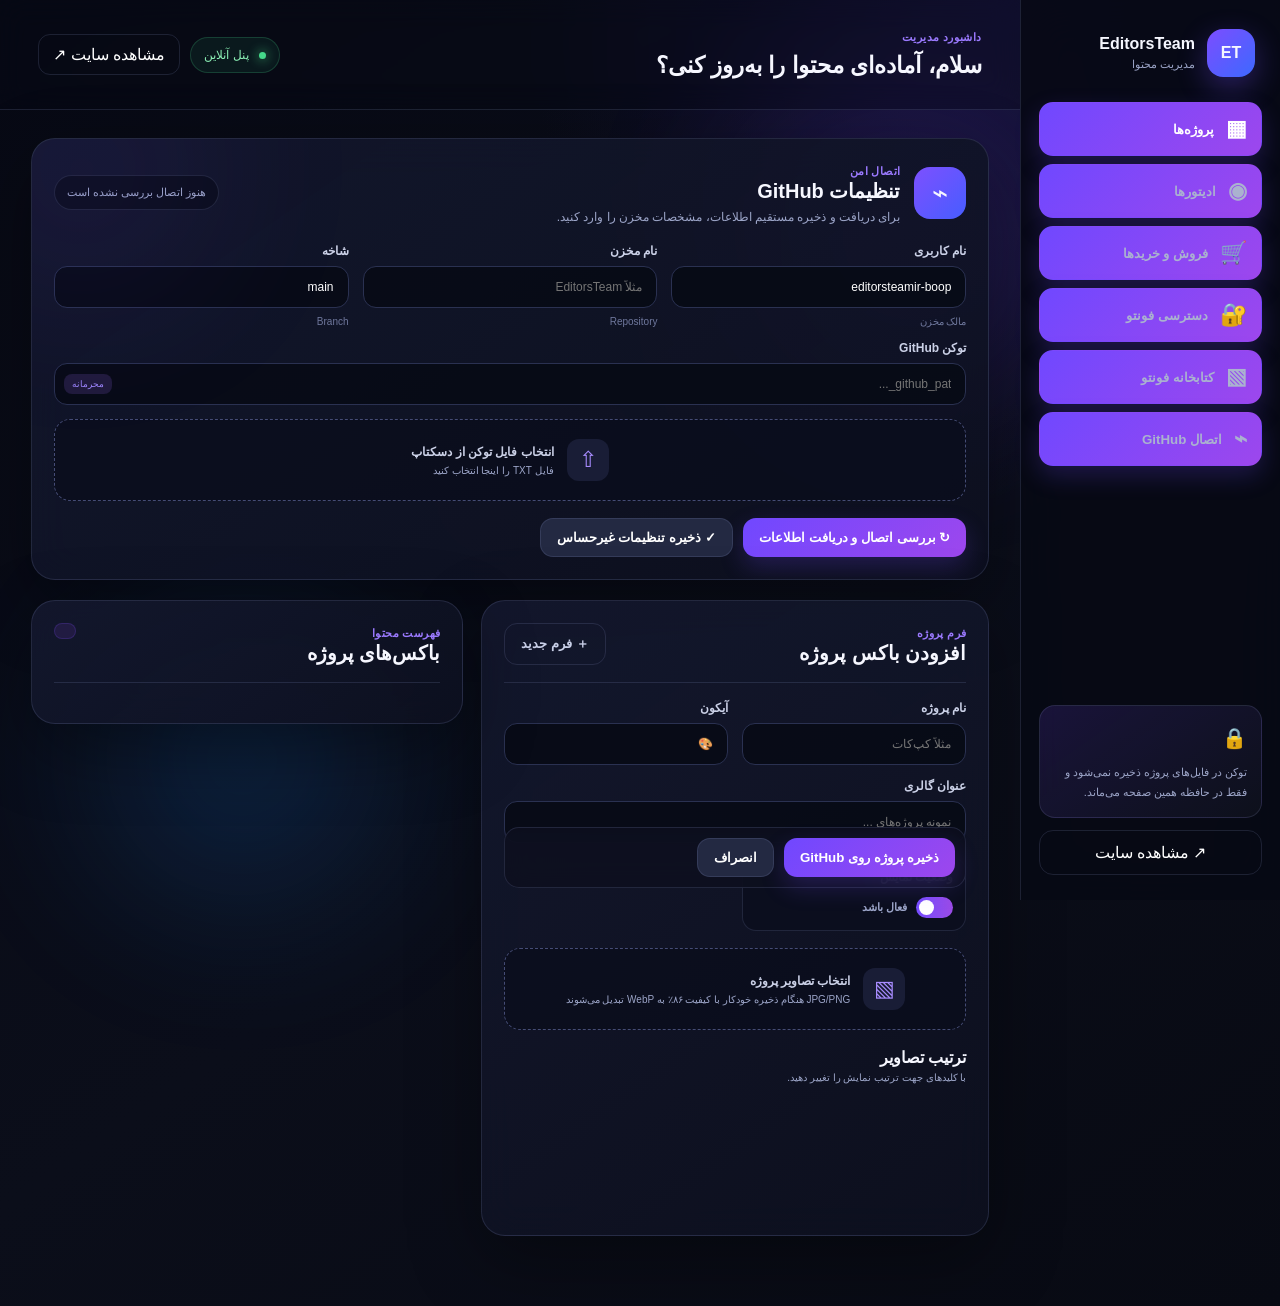
==== admin.html @ 883754a2 "Fix admin token import and mobile navigation" ====
<!doctype html>
<html lang="fa" dir="rtl">
  <head>
    <meta charset="utf-8" />
    <meta name="viewport" content="width=device-width,initial-scale=1" />
    <meta name="robots" content="noindex,nofollow" />
    <meta name="theme-color" content="#090b14" />
    <title>پنل مدیریت EditorsTeam</title>
    <link rel="stylesheet" href="./assets/css/admin.css?v=17.1.0" />
    <link rel="stylesheet" href="./assets/css/fonto-library-admin.css?v=1.0.0" />
    <link rel="stylesheet" href="./assets/css/admin-layout-fix.css?v=1.0.0" />
  </head>
  <body>
    <div class="ambient ambient-one"></div>
    <div class="ambient ambient-two"></div>
    <div class="admin-layout">
      <aside class="sidebar">
        <div class="brand">
          <div class="brand-mark">ET</div>
          <div><strong>EditorsTeam</strong><span>مدیریت محتوا</span></div>
        </div>
        <nav class="side-nav">
          <button class="active" data-tab-link="projectsTab">
            <span>▦</span><b>پروژه‌ها</b>
          </button>
          <button data-tab-link="editorsTab">
            <span>◉</span><b>ادیتورها</b>
          </button>
          <button data-tab-link="salesTab">
            <span>🛒</span><b>فروش و خریدها</b>
          </button>
          <button data-tab-link="fontoAccessTab">
            <span>🔐</span><b>دسترسی فونتو</b>
          </button>
          <button data-tab-link="fontoLibraryTab">
            <span>▧</span><b>کتابخانه فونتو</b>
          </button>
          <button data-scroll="githubPanel">
            <span>⌁</span><b>اتصال GitHub</b>
          </button>
        </nav>
        <div class="sidebar-tip">
          <span>🔒</span>
          <p>
            توکن در فایل‌های پروژه ذخیره نمی‌شود و فقط در حافظه همین صفحه
            می‌ماند.
          </p>
        </div>
        <a class="view-site" href="./index.html"><span>↗</span> مشاهده سایت</a>
      </aside>
      <div class="workspace">
        <header class="topbar">
          <div>
            <p class="eyebrow">داشبورد مدیریت</p>
            <h1>سلام، آماده‌ای محتوا را به‌روز کنی؟</h1>
          </div>
          <div class="top-actions">
            <span class="live-pill"><i></i> پنل آنلاین</span
            ><a href="./index.html">مشاهده سایت ↗</a>
          </div>
        </header>
        <main class="admin-shell">
          <section id="githubPanel" class="panel github-panel featured-panel">
            <div class="panel-head">
              <div class="panel-icon github-icon">⌁</div>
              <div>
                <span class="section-kicker">اتصال امن</span>
                <h2>تنظیمات GitHub</h2>
                <p>
                  برای دریافت و ذخیره مستقیم اطلاعات، مشخصات مخزن را وارد کنید.
                </p>
              </div>
              <div id="connectionStatus" class="status">
                هنوز اتصال بررسی نشده است
              </div>
            </div>
            <div class="form-grid connection-grid">
              <label
                ><span>نام کاربری</span
                ><input id="ghOwner" value="editorsteamir-boop" /><small
                  >مالک مخزن</small
                ></label
              >
              <label
                ><span>نام مخزن</span
                ><input id="ghRepo" placeholder="مثلاً EditorsTeam" /><small
                  >Repository</small
                ></label
              >
              <label
                ><span>شاخه</span><input id="ghBranch" value="main" /><small
                  >Branch</small
                ></label
              >
              <label class="wide token-field"
                ><span>توکن GitHub</span>
                <div class="input-with-badge">
                  <input
                    id="ghToken"
                    type="password"
                    autocomplete="off"
                    placeholder="github_pat_..."
                  /><em>محرمانه</em>
                </div></label
              >
              <label class="wide file-drop"
                ><div class="drop-icon">⇧</div>
                <div>
                  <strong>انتخاب فایل توکن از دسکتاپ</strong
                  ><span>فایل TXT را اینجا انتخاب کنید</span>
                </div>
                <input id="tokenFile" type="file" accept=".txt,text/plain"
              /></label>
            </div>
            <div class="toolbar">
              <button id="connectBtn" class="primary-btn">
                <span>↻</span> بررسی اتصال و دریافت اطلاعات</button
              ><button id="saveSettingsBtn" class="secondary">
                <span>✓</span> ذخیره تنظیمات غیرحساس
              </button>
            </div>
          </section>
          <nav class="admin-tabs" hidden aria-hidden="true">
            <button class="active" data-tab="projectsTab">
              <span>▦</span>
              <div>
                <b>مدیریت پروژه‌ها</b><small>افزودن و مرتب‌سازی گالری‌ها</small>
              </div>
            </button>
            <button data-tab="editorsTab">
              <span>◉</span>
              <div>
                <b>مدیریت ادیتورها</b><small>پروفایل و اطلاعات اعضا</small>
              </div>
            </button>
            <button data-tab="salesTab">
              <span>🛒</span>
              <div>
                <b>فروش و خریدها</b><small>قیمت، لینک آموزش و تراکنش‌ها</small>
              </div>
            </button>
            <button data-tab="fontoAccessTab">
              <span>🔐</span>
              <div>
                <b>دسترسی فونتو</b><small>درخواست‌ها، رمز و آمار ورود</small>
              </div>
            </button>
            <button data-tab="fontoLibraryTab">
              <span>▧</span>
              <div>
                <b>کتابخانه فونتو</b><small>استایل‌های سریع و ترتیب فونت‌ها</small>
              </div>
            </button>
          </nav>
          <section id="projectsTab" class="tab-panel active">
            <div class="content-grid">
              <div class="panel form-panel">
                <div class="panel-title">
                  <div>
                    <span class="section-kicker">فرم پروژه</span>
                    <h2 id="projectFormTitle">افزودن باکس پروژه</h2>
                  </div>
                  <button id="newProjectBtn" class="ghost-btn">
                    ＋ فرم جدید
                  </button>
                </div>
                <form id="projectForm">
                  <input id="projectId" type="hidden" />
                  <div class="form-grid">
                    <label
                      ><span>نام پروژه</span
                      ><input
                        id="projectTitle"
                        required
                        placeholder="مثلاً کپ‌کات"
                    /></label>
                    <label
                      ><span>آیکون</span><input id="projectIcon" value="🎨"
                    /></label>
                    <label class="wide"
                      ><span>عنوان گالری</span
                      ><input
                        id="projectDescription"
                        placeholder="نمونه پروژه‌های ..."
                    /></label>
                    <label class="switch-label"
                      ><span>وضعیت نمایش</span>
                      <div class="switch-wrap">
                        <input
                          id="projectActive"
                          type="checkbox"
                          checked="checked"
                        /><i></i><b>فعال باشد</b>
                      </div></label
                    >
                    <label class="wide file-drop image-drop"
                      ><div class="drop-icon">▧</div>
                      <div>
                        <strong>انتخاب تصاویر پروژه</strong
                        ><span
                          >JPG/PNG هنگام ذخیره خودکار با کیفیت ۸۶٪ به WebP تبدیل
                          می‌شوند</span
                        >
                      </div>
                      <input
                        id="projectImages"
                        type="file"
                        accept="image/*"
                        multiple="multiple"
                    /></label>
                  </div>
                  <div class="queue-head">
                    <div>
                      <b>ترتیب تصاویر</b
                      ><span>با کلیدهای جهت ترتیب نمایش را تغییر دهید.</span>
                    </div>
                  </div>
                  <div id="projectImageQueue" class="image-queue"></div>
                  <div class="toolbar sticky-actions">
                    <button type="submit" class="primary-btn">
                      ذخیره پروژه روی GitHub</button
                    ><button
                      id="cancelProjectEdit"
                      type="button"
                      class="secondary"
                    >
                      انصراف
                    </button>
                  </div>
                </form>
              </div>
              <div class="panel list-panel">
                <div class="panel-title">
                  <div>
                    <span class="section-kicker">فهرست محتوا</span>
                    <h2>باکس‌های پروژه</h2>
                  </div>
                  <span id="projectCount" class="count-badge"></span>
                </div>
                <div id="projectsAdminList" class="admin-list"></div>
              </div>
            </div>
          </section>
          <section id="editorsTab" class="tab-panel">
            <div class="content-grid">
              <div class="panel form-panel">
                <div class="panel-title">
                  <div>
                    <span class="section-kicker">فرم پروفایل</span>
                    <h2 id="editorFormTitle">افزودن ادیتور</h2>
                  </div>
                  <button id="newEditorBtn" class="ghost-btn">
                    ＋ فرم جدید
                  </button>
                </div>
                <form id="editorForm">
                  <input id="editorId" type="hidden" />
                  <div class="editor-photo-row">
                    <div class="avatar-frame">
                      <img
                        id="avatarPreview"
                        src="./assets/images/default-avatar.svg"
                        alt="پیش‌نمایش"
                      /><span>1:1</span>
                    </div>
                    <label class="file-drop compact-drop"
                      ><div>
                        <strong>تصویر پروفایل</strong
                        ><span
                          >تصویر باید مربع باشد؛ هنگام ذخیره خودکار به WebP
                          تبدیل می‌شود.</span
                        >
                      </div>
                      <input id="editorImage" type="file" accept="image/*"
                    /></label>
                  </div>
                  <div class="form-grid">
                    <label
                      ><span>نام و نشان</span
                      ><input id="fullName" required placeholder="نام کامل"
                    /></label>
                    <label
                      ><span>عنوان یا نشان</span
                      ><input id="badge" placeholder="مثلاً ادیتور ارشد"
                    /></label>
                    <label
                      ><span>سن</span
                      ><input id="age" inputmode="numeric" /></label
                    ><label><span>شهر</span><input id="city" /></label>
                    <label class="wide"
                      ><span>حوزه کاری</span
                      ><input
                        id="specialty"
                        placeholder="تدوین، موشن گرافیک و..."
                    /></label>
                    <label
                      ><span>امتیاز</span
                      ><input id="rating" placeholder="4.9" /></label
                    ><label
                      ><span>تعداد پروژه</span
                      ><input id="projectsDone" inputmode="numeric"
                    /></label>
                    <label class="wide file-drop image-drop"
                      ><div class="drop-icon">▧</div>
                      <div>
                        <strong>انتخاب عکس یا ویدئوی نمونه‌کار</strong
                        ><span
                          >عکس و ویدئو را هم‌زمان انتخاب کنید؛ ترتیب نمایش قابل
                          تغییر است.</span
                        >
                      </div>
                      <input
                        id="editorPortfolioImages"
                        type="file"
                        accept="image/*,video/mp4,video/webm,video/quicktime,.mp4,.webm,.mov"
                        multiple="multiple"
                    /></label>
                    <div class="wide queue-head">
                      <div>
                        <b>ترتیب نمونه‌کارها</b
                        ><span
                          >با کلیدهای جهت، ترتیب عکس‌ها و ویدئوها را تغییر
                          دهید.</span
                        >
                      </div>
                    </div>
                    <div
                      id="editorPortfolioQueue"
                      class="image-queue wide"
                    ></div>
                    <label class="wide"
                      ><span>بیوگرافی</span
                      ><textarea
                        id="bio"
                        rows="4"
                        placeholder="معرفی کوتاه ادیتور..."
                      ></textarea>
                    </label>
                  </div>
                  <div class="switches">
                    <label class="switch-label"
                      ><span>تأییدشده</span>
                      <div class="switch-wrap">
                        <input id="verified" type="checkbox" /><i></i
                        ><b>تیک آبی</b>
                      </div></label
                    ><label class="switch-label"
                      ><span>وضعیت</span>
                      <div class="switch-wrap">
                        <input id="online" type="checkbox" /><i></i
                        ><b>آنلاین</b>
                      </div></label
                    ><label class="switch-label"
                      ><span>نمایش</span>
                      <div class="switch-wrap">
                        <input
                          id="editorActive"
                          type="checkbox"
                          checked="checked"
                        /><i></i><b>فعال باشد</b>
                      </div></label
                    >
                  </div>
                  <div class="toolbar sticky-actions">
                    <button type="submit" class="primary-btn">
                      ذخیره ادیتور روی GitHub</button
                    ><button
                      id="cancelEditorEdit"
                      type="button"
                      class="secondary"
                    >
                      انصراف
                    </button>
                  </div>
                </form>
              </div>
              <div class="panel list-panel">
                <div class="panel-title">
                  <div>
                    <span class="section-kicker">اعضای تیم</span>
                    <h2>ادیتورها</h2>
                  </div>
                  <span id="editorCount" class="count-badge"></span>
                </div>
                <div id="editorsAdminList" class="admin-list"></div>
              </div>
            </div>
          </section>
          <section id="salesTab" class="tab-panel">
            <div class="panel requests-panel">
              <div class="panel-title">
                <div>
                  <span class="section-kicker">فروش و پرداخت</span>
                  <h2>مدیریت فروش ویدئوهای آموزشی</h2>
                  <p>
                    قیمت و لینک خصوصی Google Drive هر پروژه را اینجا ثبت کنید.
                    لینک دانلود برای کاربران عمومی نمایش داده نمی‌شود.
                  </p>
                </div>
                <span id="purchaseCount" class="count-badge">۰ خرید</span>
              </div>
              <div id="salesAuthBox" class="requests-auth-box">
                <div>
                  <b>ورود مدیر Supabase</b>
                  <p>
                    برای ذخیره لینک‌های دانلود و مشاهده خریدها وارد حساب مدیر
                    شوید.
                  </p>
                </div>
                <div class="requests-auth-form">
                  <input
                    id="salesEmail"
                    type="email"
                    autocomplete="username"
                    placeholder="ایمیل مدیر"
                  /><input
                    id="salesPassword"
                    type="password"
                    autocomplete="off"
                    placeholder="رمز عبور"
                  /><button id="salesCheckBtn" type="button" class="secondary">
                    بررسی اتصال دیتابیس</button
                  ><button id="salesLoginBtn" type="button">
                    ورود به مدیریت فروش
                  </button>
                </div>
                <div
                  id="salesConnectionStatus"
                  class="db-connection-status neutral"
                >
                  وضعیت اتصال هنوز بررسی نشده است.
                </div>
              </div>
              <div id="salesWorkspace" hidden>
                <div class="sales-toolbar">
                  <button id="salesReloadBtn" type="button" class="secondary">
                    ↻ دریافت پروژه‌ها و قیمت‌ها</button
                  ><button id="salesLogoutBtn" type="button" class="danger">
                    خروج مدیر
                  </button>
                </div>
                <div id="salesStatus" class="requests-status">
                  برای شروع، اطلاعات فروش را دریافت کنید.
                </div>
                <div class="sales-two-col">
                  <div>
                    <h3>قیمت و لینک آموزش</h3>
                    <div id="saleItemsAdminList" class="sale-admin-list"></div>
                  </div>
                  <div>
                    <h3>خریدهای ثبت‌شده</h3>
                    <div
                      id="purchasesAdminList"
                      class="admin-list requests-list"
                    ></div>
                  </div>
                </div>
              </div>
            </div>
          </section>
          <section id="fontoAccessTab" class="tab-panel">
            <div class="panel requests-panel">
              <div class="panel-title">
                <div>
                  <span class="section-kicker">کاربران ابزار فونت</span>
                  <h2>درخواست‌ها و آمار ورود</h2>
                  <p>
                    رمز هر کاربر را تعیین کنید؛ خود رمز هیچ‌وقت در این صفحه یا
                    پاسخ دیتابیس نمایش داده نمی‌شود.
                  </p>
                </div>
                <span id="fontoRequestCount" class="count-badge"
                  >۰ درخواست</span
                >
              </div>
              <div id="fontoAdminAuthBox" class="requests-auth-box">
                <div>
                  <b>ورود مدیر Supabase</b>
                  <p>برای مشاهده و مدیریت درخواست‌ها وارد حساب مدیر شوید.</p>
                </div>
                <form
                  id="fontoAdminLoginForm"
                  class="requests-auth-form"
                  autocomplete="off"
                >
                  <input
                    id="fontoAdminEmail"
                    type="email"
                    autocomplete="username"
                    placeholder="ایمیل مدیر"
                    required
                  />
                  <input
                    id="fontoAdminPassword"
                    type="password"
                    autocomplete="off"
                    placeholder="رمز عبور"
                    required
                  />
                  <button id="fontoAdminLoginBtn" type="submit">
                    ورود به مدیریت کاربران
                  </button>
                </form>
                <div
                  id="fontoAdminConnectionStatus"
                  class="db-connection-status neutral"
                >
                  برای مدیریت درخواست‌ها وارد شوید.
                </div>
              </div>
              <div id="fontoAdminWorkspace" hidden>
                <div class="fonto-admin-stats">
                  <div>
                    <b id="fontoPendingStat">۰</b><span>درخواست منتظر</span>
                  </div>
                  <div>
                    <b id="fontoApprovedStat">۰</b><span>کاربر فعال</span>
                  </div>
                  <div><b id="fontoTodayStat">۰</b><span>ورود امروز</span></div>
                  <div><b id="fontoTotalStat">۰</b><span>کل ورودها</span></div>
                </div>
                <div class="sales-toolbar">
                  <button
                    id="fontoAdminReloadBtn"
                    type="button"
                    class="secondary"
                  >
                    ↻ به‌روزرسانی</button
                  ><button
                    id="fontoAdminLogoutBtn"
                    type="button"
                    class="danger"
                  >
                    خروج مدیر
                  </button>
                </div>
                <div id="fontoDailyStats" class="fonto-daily-stats"></div>
                <div id="fontoAdminStatus" class="requests-status">
                  در حال دریافت درخواست‌ها…
                </div>
                <div id="fontoRequestsList" class="fonto-request-list"></div>
              </div>
            </div>
          </section>
          <section id="fontoLibraryTab" class="tab-panel">
            <div class="panel requests-panel">
              <div class="panel-title">
                <div>
                  <span class="section-kicker">مدیریت محتوای فونتو</span>
                  <h2>استایل‌های سریع و ترتیب فونت‌ها</h2>
                  <p>فقط PNG مربع پذیرفته می‌شود. ترتیب ذخیره‌شده مستقیماً در پیش‌نمایش فونت‌های سایت اعمال خواهد شد.</p>
                </div>
              </div>
              <div id="fontoLibraryAuthBox" class="requests-auth-box">
                <div><b>ورود مدیر Supabase</b><p>برای تغییر کتابخانه وارد حساب مدیر شوید.</p></div>
                <form id="fontoLibraryLoginForm" class="requests-auth-form" autocomplete="off">
                  <input id="fontoLibraryEmail" type="email" autocomplete="username" placeholder="ایمیل مدیر" required />
                  <input id="fontoLibraryPassword" type="password" autocomplete="off" placeholder="رمز عبور" required />
                  <button id="fontoLibraryLoginBtn" type="submit">ورود به کتابخانه</button>
                </form>
                <div id="fontoLibraryConnectionStatus" class="db-connection-status neutral">برای مدیریت کتابخانه وارد شوید.</div>
              </div>
              <div id="fontoLibraryWorkspace" hidden>
                <div class="fonto-library-admin-grid">
                  <section class="fonto-library-admin-section">
                    <div class="fonto-admin-section-head"><div><h3>استایل‌های سریع</h3><small id="fontoAdminStyleCount"></small></div><button id="fontoLibraryReloadBtn" type="button" class="secondary">↻ به‌روزرسانی</button></div>
                    <form id="fontoStyleUploadForm" class="fonto-style-upload" autocomplete="off">
                      <label><span>عنوان استایل</span><input id="fontoStyleTitle" maxlength="80" required placeholder="مثلاً کپسول طلایی" /></label>
                      <label><span>دسته‌بندی</span><select id="fontoStyleCategory"><option value="instagram">ترند</option><option value="glass">شیشه‌ای</option><option value="neon">نئون</option><option value="special">ویژه‌ها</option></select></label>
                      <label><span>رنگ پیشنهادی متن</span><input id="fontoStyleTextColor" type="color" value="#ffffff" /></label>
                      <label class="wide file-drop"><div class="drop-icon">PNG</div><div><strong>انتخاب تصویر PNG مربع</strong><span id="fontoStyleFileHint">نسبت دقیق ۱:۱، حداکثر ۵ مگابایت</span></div><input id="fontoStyleFile" type="file" accept="image/png,.png" required /></label>
                      <button id="fontoStyleUploadBtn" type="submit">آپلود و افزودن استایل</button>
                    </form>
                    <div id="fontoLibraryStatus" class="requests-status" aria-live="polite"></div>
                    <div id="fontoAdminStylesList" class="fonto-admin-style-list"></div>
                  </section>
                  <section class="fonto-library-admin-section">
                    <div class="fonto-admin-section-head"><div><h3>ترتیب پیش‌نمایش فونت‌ها</h3><small id="fontoAdminFontCount"></small></div><button id="fontoSaveFontOrder" type="button">ذخیره ترتیب</button></div>
                    <input id="fontoAdminFontSearch" class="fonto-admin-search" type="search" placeholder="جستجوی نام فونت…" />
                    <p class="requests-status">با فلش‌ها جای فونت را تغییر دهید و در پایان «ذخیره ترتیب» را بزنید.</p>
                    <div id="fontoAdminFontsList" class="fonto-admin-font-list"></div>
                  </section>
                </div>
                <button id="fontoLibraryLogoutBtn" type="button" class="danger">خروج مدیر</button>
              </div>
            </div>
          </section>
        </main>
      </div>
    </div>
    <div id="toast" class="toast"></div>
    <script src="./assets/js/github-admin.js?v=16.1.0"></script>
    <script src="./assets/js/sales-admin.js?v=1.1.0"></script>
    <script src="./assets/js/fonto-access-admin.js?v=1.0.0"></script>
    <script src="./assets/js/fonto-library-admin.js?v=1.0.0"></script>
    <script>
      document
        .querySelectorAll("[data-tab-link]")
        .forEach((btn) =>
          btn.addEventListener("click", () =>
            document
              .querySelector(
                '.admin-tabs button[data-tab="' + btn.dataset.tabLink + '"]',
              )
              .click(),
          ),
        );
      document
        .querySelectorAll("[data-scroll]")
        .forEach((btn) =>
          btn.addEventListener("click", () =>
            document
              .getElementById(btn.dataset.scroll)
              .scrollIntoView({ behavior: "smooth" }),
          ),
        );
      document.querySelector(".admin-tabs").addEventListener("click", (e) => {
        const b = e.target.closest("[data-tab]");
        if (!b) return;
        document
          .querySelectorAll("[data-tab-link]")
          .forEach((x) =>
            x.classList.toggle("active", x.dataset.tabLink === b.dataset.tab),
          );
      });
    </script>
  </body>
</html>
---- assets/css/admin.css ----
:root{--bg:#070914;--panel:rgba(17, 20, 38, 0.84);--panel2:#11152a;--line:rgba(150, 161, 214, 0.16);--text:#f6f7ff;--muted:#9ca5c8;--purple:#7c4dff;--purple2:#aa55ff;--green:#45d98a;--red:#ff6077;--gold:#f4b83f;--shadow:0 24px 70px rgba(0, 0, 0, 0.34)}*{box-sizing:border-box}html{scroll-behavior:smooth}body{margin:0;background:radial-gradient(circle at 80%0,#151238 0,transparent 30%),linear-gradient(145deg,#070914,#0b0e1a 55%,#080a13);color:var(--text);font-family:Tahoma,Arial,sans-serif;direction:rtl;min-height:100vh}.ambient{position:fixed;border-radius:50%;filter:blur(90px);pointer-events:none;opacity:.18}.ambient-one{width:320px;height:320px;background:#7646ff;top:10%;right:17%}.ambient-two{width:280px;height:280px;background:#1b8cff;bottom:0;left:8%}.admin-layout{display:grid;grid-template-columns:260px minmax(0,1fr);min-height:100vh}.sidebar,label{display:flex;flex-direction:column}.sidebar{position:sticky;top:0;height:100vh;padding:25px 18px;background:rgba(7,9,20,.9);border-left:1px solid var(--line);backdrop-filter:blur(24px);z-index:10}.brand,.side-nav button{display:flex;align-items:center;gap:12px;padding:4px 7px 25px}.brand-mark{width:48px;height:48px;border-radius:16px;display:grid;place-items:center;background:linear-gradient(135deg,var(--purple),#3d69ff);font-weight:900;box-shadow:0 10px 30px #714cff55}.brand strong{display:block;font-size:16px}.brand span{display:block;margin-top:5px}.side-nav{display:grid;gap:8px}.side-nav button{width:100%;background:0 0;border:1px solid transparent;color:#aab2cf;padding:13px 14px;border-radius:14px;text-align:right;cursor:pointer}.side-nav button span{font-size:22px}.side-nav button.active,.side-nav button:hover{color:#fff;background:linear-gradient(90deg,rgba(124,77,255,.24),rgba(124,77,255,.05));border-color:rgba(124,77,255,.25)}.brand span,.sidebar-tip{color:var(--muted);font-size:11px}.sidebar-tip{margin-top:auto;background:linear-gradient(145deg,rgba(124,77,255,.16),rgba(255,255,255,.03));border:1px solid var(--line);padding:14px;border-radius:16px;line-height:1.8}.panel h2,.sidebar-tip span{font-size:20px}.sidebar-tip p{margin:7px 0 0}.top-actions a,.view-site{color:#fff;text-decoration:none;border:1px solid var(--line)}.view-site{margin-top:12px;border-radius:14px;padding:12px;text-align:center}.workspace{min-width:0}.topbar{min-height:110px;display:flex;justify-content:space-between;align-items:center;padding:24px 3vw;border-bottom:1px solid var(--line);background:rgba(7,9,20,.35);backdrop-filter:blur(14px)}.eyebrow,.section-kicker{color:#9b7aff;font-size:11px;font-weight:700;letter-spacing:.4px;margin:0 0 8px}.topbar h1{font-size:23px;margin:0}.top-actions{display:flex;align-items:center;gap:10px}.top-actions a{padding:10px 14px;border-radius:12px}.live-pill,.status.ok{background:rgba(69,217,138,.08)}.live-pill{padding:10px 13px;border:1px solid rgba(69,217,138,.2);border-radius:99px;color:#8bf0b5;font-size:12px}.live-pill i{display:inline-block;width:7px;height:7px;background:var(--green);border-radius:50%;margin-left:7px;box-shadow:0 0 12px var(--green)}.admin-shell{width:min(1440px,94%);margin:28px auto 70px}.panel{background:linear-gradient(145deg,rgba(20,24,46,.92),rgba(13,16,31,.88));border:1px solid var(--line);border-radius:24px;padding:22px;box-shadow:var(--shadow);backdrop-filter:blur(18px)}.featured-panel{position:relative;overflow:hidden;margin-bottom:20px}.featured-panel:after{content:"";position:absolute;width:220px;height:220px;border-radius:50%;background:#7048ff;filter:blur(100px);opacity:.13;left:-60px;top:-80px}.panel-head{display:grid;grid-template-columns:auto 1fr auto;gap:14px;align-items:center;margin-bottom:20px}.panel-icon{width:52px;height:52px;border-radius:16px;display:grid;place-items:center;background:linear-gradient(135deg,#7d50ff,#475dff);font-size:27px}.panel h2{margin:0}.panel p,.status{color:var(--muted)}.panel p{margin:7px 0 0;font-size:12px}.status{font-size:11px;background:#0a0d1b;border:1px solid var(--line);padding:10px 12px;border-radius:99px;white-space:nowrap}.status.ok{color:#79e8a7;border-color:rgba(69,217,138,.25)}.status.bad{color:#ff8fa0;border-color:rgba(255,96,119,.28);background:rgba(255,96,119,.08)}.form-grid{display:grid;grid-template-columns:repeat(2,minmax(0,1fr));gap:14px}.connection-grid{grid-template-columns:repeat(3,minmax(0,1fr))}.wide{grid-column:1/-1}label{gap:8px;color:#cbd1e7;font-size:12px}label>span{font-weight:700}label small{color:#6f789d;font-size:10px}input,textarea{width:100%;background:rgba(7,10,22,.9);color:#fff;border:1px solid #2a3151;border-radius:13px;padding:13px 14px;font:inherit;outline:0;transition:.2s}textarea{resize:vertical;line-height:1.8}input:focus,textarea:focus{border-color:#7751ff;box-shadow:0 0 0 3px rgba(124,77,255,.12)}.file-drop,.input-with-badge{position:relative}.input-with-badge em{position:absolute;left:10px;top:50%;transform:translateY(-50%);font-style:normal;color:#9d86ff;background:#201a3c;padding:5px 8px;border-radius:8px;font-size:9px}.file-drop{min-height:82px;border:1px dashed #454c75;border-radius:16px;background:rgba(10,13,28,.72);display:flex;flex-direction:row;align-items:center;justify-content:center;text-align:right;padding:15px;gap:13px;cursor:pointer}.file-drop:hover{border-color:#7c4dff;background:rgba(124,77,255,.06)}.file-drop input{position:absolute;inset:0;opacity:0;cursor:pointer}.admin-tabs b,.admin-tabs small,.file-drop span,.file-drop strong,.tab-panel.active{display:block}.file-drop span{color:var(--muted);font-size:10px;margin-top:6px}.drop-icon{width:42px;height:42px;display:grid;place-items:center;background:#191d36;border-radius:12px;font-size:22px;color:#a88cff}.image-drop{margin-top:3px}.toolbar{display:flex;flex-wrap:wrap;gap:10px;margin-top:17px}button{border:0;border-radius:13px;padding:11px 16px;color:#fff;font-family:inherit;font-weight:700;cursor:pointer;transition:.18s}.primary-btn,button:not(.secondary):not(.danger):not(.ghost-btn){background:linear-gradient(135deg,#7048ff,#9d47ed);box-shadow:0 10px 25px rgba(112,72,255,.22)}button:hover{transform:translateY(-1px)}button.secondary{background:#232942;border:1px solid var(--line)}button.ghost-btn{background:0 0;border:1px solid var(--line);color:#c8cfe7}button.danger{background:rgba(255,96,119,.12);color:#ff90a0;border:1px solid rgba(255,96,119,.18)}.admin-tabs{display:grid;grid-template-columns:1fr 1fr;gap:12px;margin:20px 0}.admin-tabs button{background:rgba(16,20,38,.75);border:1px solid var(--line);display:flex;align-items:center;text-align:right;gap:13px;padding:16px}.admin-tabs button>span{font-size:26px;color:#8f77ff}.admin-tabs small{color:var(--muted);font-weight:400;margin-top:5px}.admin-tabs button.active{background:linear-gradient(135deg,rgba(112,72,255,.3),rgba(51,44,104,.3));border-color:rgba(137,101,255,.55);box-shadow:inset 0 0 0 1px rgba(124,77,255,.1)}.switch-wrap input,.tab-panel{display:none}.content-grid{display:grid;grid-template-columns:minmax(0,1.08fr) minmax(360px,.92fr);gap:18px;align-items:start}.panel-title{display:flex;justify-content:space-between;align-items:flex-start;gap:10px;padding-bottom:17px;border-bottom:1px solid var(--line);margin-bottom:18px}.count-badge{color:#b6a5ff;background:#211b42;border:1px solid rgba(124,77,255,.2);padding:7px 10px;border-radius:99px;font-size:11px}.switches{display:grid;grid-template-columns:repeat(3,1fr);gap:10px;margin-top:14px}.switch-label{background:#0b0e1e;border:1px solid var(--line);padding:12px;border-radius:14px}.switch-wrap{display:flex;align-items:center;gap:9px;margin-top:5px}.switch-wrap i{width:37px;height:21px;border-radius:20px;background:#343a58;position:relative;transition:.2s}.switch-wrap i:after{content:"";position:absolute;width:15px;height:15px;background:#fff;border-radius:50%;top:3px;right:3px;transition:.2s}.switch-wrap input:checked+i{background:linear-gradient(90deg,#754cff,#9b4be6)}.switch-wrap input:checked+i:after{right:19px}.switch-wrap b{font-size:11px;color:var(--muted)}.queue-head{display:flex;justify-content:space-between;margin-top:18px}.queue-head b,.queue-head span{display:block}.queue-head span{font-size:10px;color:var(--muted);margin-top:5px}.image-queue{display:grid;grid-template-columns:repeat(auto-fill,minmax(135px,1fr));gap:11px;margin-top:12px;min-height:40px}.queue-item{background:#090c1a;border:1px solid var(--line);border-radius:15px;padding:8px}.queue-item img{width:100%;aspect-ratio:1;object-fit:cover;border-radius:11px}.queue-item small{display:block;color:var(--muted);white-space:nowrap;overflow:hidden;text-overflow:ellipsis;margin:7px 2px}.queue-actions{display:flex;gap:5px}.queue-actions button{padding:7px;flex:1;font-size:11px}.admin-list{display:grid;gap:10px;max-height:720px;overflow:auto;padding-left:3px}.admin-list::-webkit-scrollbar{width:5px}.admin-list::-webkit-scrollbar-thumb{background:#343a5d;border-radius:10px}.admin-row{display:grid;grid-template-columns:auto minmax(0,1fr);gap:12px;align-items:center;background:linear-gradient(145deg,#0b0e1d,#101429);border:1px solid var(--line);border-radius:17px;padding:13px}.admin-row img{width:64px;height:64px;border-radius:13px;object-fit:cover;background:#171b31}.admin-row.editor img{border-radius:50%;border:2px solid rgba(124,77,255,.42)}.admin-row h3{margin:0 0 6px;font-size:14px}.admin-row p{margin:0;color:var(--muted);font-size:10px;line-height:1.7}.row-actions{grid-column:1/-1;display:flex;gap:6px;flex-wrap:wrap;padding-top:10px;border-top:1px solid rgba(255,255,255,.06)}.row-actions button{padding:7px 9px;font-size:10px;box-shadow:none}.editor-photo-row{display:grid;grid-template-columns:auto 1fr;align-items:center;gap:16px;margin-bottom:18px;padding:15px;background:#0b0e1e;border:1px solid var(--line);border-radius:18px}.avatar-frame{position:relative}.avatar-frame img{width:112px;height:112px;border-radius:50%;object-fit:cover;border:3px solid #7951ff;box-shadow:0 0 0 7px rgba(124,77,255,.08)}.avatar-frame span{position:absolute;bottom:2px;left:2px;background:#11152a;border:1px solid var(--line);padding:5px;border-radius:8px;font-size:9px}.compact-drop{min-height:82px}.sticky-actions{position:sticky;bottom:12px;background:rgba(13,16,31,.86);backdrop-filter:blur(12px);padding:10px;border:1px solid var(--line);border-radius:15px;z-index:2}.toast{position:fixed;left:28px;bottom:28px;transform:translateY(22px);opacity:0;background:#171c35;border:1px solid rgba(124,77,255,.35);box-shadow:var(--shadow);color:#fff;padding:13px 18px;border-radius:13px;transition:.2s;z-index:99}.toast.show{opacity:1;transform:translateY(0)}@media (max-width:1100px){.admin-layout{grid-template-columns:86px minmax(0,1fr)}.sidebar{padding:20px 11px}.brand>div:last-child,.side-nav b,.sidebar-tip p,.view-site{display:none}.brand,.side-nav button{justify-content:center}.brand-mark{width:45px;height:45px}.sidebar-tip{text-align:center}.content-grid{grid-template-columns:1fr}.list-panel{order:2}}@media (max-width:760px){.admin-layout{display:block}.sidebar{position:fixed;bottom:0;top:auto;width:100%;height:68px;z-index:50;padding:8px 12px;border-left:0;border-top:1px solid var(--line);flex-direction:row;align-items:center}.brand,.sidebar-tip,.top-actions .live-pill,.view-site{display:none}.side-nav{width:100%;grid-template-columns:repeat(3,1fr)}.side-nav button{padding:8px}.side-nav button span{font-size:20px}.topbar{padding:20px 4%;min-height:90px}.topbar h1{font-size:17px}.admin-shell{width:94%;margin-top:18px;padding-bottom:80px}.panel{padding:16px;border-radius:19px}.panel-head{grid-template-columns:auto 1fr}.panel-head .status{grid-column:1/-1;white-space:normal}.connection-grid,.form-grid,.switches{grid-template-columns:1fr}.wide{grid-column:auto}.admin-tabs,.content-grid,.editor-photo-row{grid-template-columns:1fr}.editor-photo-row{text-align:center}.avatar-frame{margin:auto}.top-actions a{font-size:10px;padding:9px}.sticky-actions{position:static}.toast{left:50%;bottom:85px;transform:translate(-50%,22px);width:max-content;max-width:90%}.toast.show{transform:translate(-50%,0)}}.queue-video{position:relative}.queue-video video{width:100%;aspect-ratio:1;object-fit:cover;border-radius:11px;background:#050814}.queue-video span,.request-project-video span{position:absolute;transform:translate(-50%,-50%);border-radius:50%;display:grid;place-items:center;border:1px solid rgba(255,255,255,.75)}.queue-video span{inset:50%auto auto 50%;width:38px;height:38px;background:rgba(0,0,0,.65);font-size:16px;padding-right:2px}.requests-panel{max-width:980px;margin:auto}.request-row .request-avatar{width:54px;height:54px;border-radius:15px;display:grid;place-items:center;background:linear-gradient(135deg,#7048ff,#21cfe9);font-size:24px}.requests-list{max-height:none}.requests-panel .panel-title p{max-width:620px}.side-nav{grid-template-columns:1fr}.side-nav button{min-width:0}@media (max-width:760px){.side-nav{grid-template-columns:repeat(4,1fr)}.admin-tabs{grid-template-columns:1fr}.side-nav button b{display:none}.side-nav button span{font-size:19px}}.requests-auth-box{display:grid;grid-template-columns:minmax(220px,.8fr) minmax(320px,1.2fr);gap:18px;align-items:center;background:#0b0e1e;border:1px solid var(--line);border-radius:18px;padding:18px;margin-bottom:16px}.requests-auth-box[hidden],.requests-toolbar[hidden]{display:none!important}.requests-auth-box b{font-size:15px}.requests-auth-box p{margin-top:6px}.requests-auth-form,.requests-toolbar{display:grid;gap:10px}.requests-toolbar{grid-template-columns:1fr auto auto;align-items:center;margin-bottom:12px}.requests-status{color:var(--muted);font-size:11px;padding:10px 2px}.requests-list .admin-row{grid-template-columns:auto minmax(0,1fr)}@media (max-width:760px){.requests-auth-box,.requests-auth-form,.requests-toolbar{grid-template-columns:1fr}.requests-auth-form button,.requests-toolbar button{width:100%}}.db-connection-status{grid-column:1/-1;border:1px solid var(--line);border-radius:13px;padding:11px 13px;font-size:11px;line-height:1.8;margin-top:2px}.db-connection-status.neutral{color:var(--muted);background:rgba(255,255,255,.025)}.db-connection-status.checking{color:#ffd36a;border-color:rgba(255,193,73,.28);background:rgba(255,193,73,.07)}.db-connection-status.ok{color:#67e6a0;border-color:rgba(69,217,138,.28);background:rgba(69,217,138,.07)}.db-connection-status.bad{color:#ff8fa0;border-color:rgba(255,96,119,.3);background:rgba(255,96,119,.07)}.requests-auth-form{grid-template-columns:1fr 1fr auto auto}@media (max-width:980px){.requests-auth-form{grid-template-columns:1fr 1fr}.requests-auth-form button{width:100%}}@media (max-width:760px){.requests-auth-form{grid-template-columns:1fr}}.request-row{align-items:center}.request-project-preview{position:relative;width:112px;min-width:112px;aspect-ratio:1;border-radius:18px;overflow:hidden;background:#070b19;border:1px solid rgba(141,103,255,.28);display:grid;place-items:center}.request-project-preview img,.request-project-preview video{width:100%;height:100%;object-fit:cover;display:block}.request-project-preview em{position:absolute;right:7px;bottom:7px;background:rgba(5,8,20,.82);border:1px solid rgba(255,255,255,.18);border-radius:999px;padding:3px 8px;color:#fff;font-size:11px;font-style:normal}.request-project-video span{left:50%;top:50%;width:40px;height:40px;background:rgba(0,0,0,.68);color:#fff;padding-left:2px}.request-project-fallback{font-size:28px;background:linear-gradient(135deg,#7048ff,#21cfe9)}.request-info{min-width:0;flex:1}@media (max-width:640px){.request-row{grid-template-columns:92px 1fr!important;gap:12px}.request-project-preview{width:92px;min-width:92px}.request-row .row-actions{grid-column:1/-1;width:100%}.request-row .row-actions button{width:100%}}.sales-toolbar{display:flex;gap:10px;margin:16px 0}.sales-two-col{display:grid;grid-template-columns:minmax(0,1.3fr) minmax(280px,.7fr);gap:18px;margin-top:18px}.sale-admin-card,.sale-admin-list{display:grid;gap:12px}.sale-admin-card{grid-template-columns:110px 1fr;border:1px solid rgba(255,255,255,.08);background:rgba(255,255,255,.025);border-radius:18px;padding:12px}.sale-admin-thumb{width:110px;aspect-ratio:1/1;border-radius:13px;overflow:hidden;background:#0b0e18}.sale-admin-thumb img,.sale-admin-thumb video{width:100%;height:100%;object-fit:cover}.sale-admin-fields{display:grid;grid-template-columns:1fr 1.4fr;gap:9px;align-items:end}.sale-admin-fields>b{grid-column:1/-1}.sale-admin-fields label{display:grid;gap:5px;font-size:12px}.sale-admin-fields input{width:100%}.sale-active-check{display:flex!important;align-items:center;gap:7px}.sale-admin-fields button{min-height:42px}@media (max-width:900px){.sales-two-col{grid-template-columns:1fr}.sale-admin-card{grid-template-columns:84px 1fr}.sale-admin-thumb{width:84px}.sale-admin-fields{grid-template-columns:1fr}.sale-admin-fields>b{grid-column:auto}}.fonto-admin-stats{display:grid;grid-template-columns:repeat(4,1fr);gap:10px;margin-bottom:14px}.fonto-admin-stats>div,.fonto-daily-stats{border:1px solid var(--line);border-radius:16px}.fonto-admin-stats>div{display:grid;gap:5px;padding:16px;background:rgba(255,255,255,.025);text-align:center}.fonto-admin-stats b{font-size:24px;color:#a990ff}.fonto-admin-stats span{color:var(--muted);font-size:11px}.fonto-daily-stats{padding:14px;background:#0b0e1e;margin-bottom:14px}.fonto-daily-stats h3{margin:0 0 12px;font-size:13px}.fonto-daily-stats>div{display:grid;grid-template-columns:repeat(7,1fr);gap:7px}.fonto-daily-stats span{display:grid;gap:4px;text-align:center;padding:9px 4px;border-radius:11px;background:rgba(124,77,255,.08)}.fonto-daily-stats b{color:#c4b6ff}.fonto-daily-stats small,.fonto-request-card dt{color:var(--muted);font-size:9px}.fonto-request-list{display:grid;gap:12px}.fonto-request-card{padding:16px;border:1px solid var(--line);border-radius:18px;background:linear-gradient(145deg,#0b0e1d,#101429)}.fonto-request-head{display:flex;justify-content:space-between;gap:12px;align-items:start}.fonto-request-head h3{margin:0 0 6px}.fonto-request-head p{margin:0;color:var(--muted);direction:ltr;text-align:right}.fonto-user-state{padding:6px 10px;border-radius:999px;font-size:10px;color:#ffd36a;background:rgba(255,193,73,.09);border:1px solid rgba(255,193,73,.2)}.fonto-user-state.approved{color:#67e6a0;background:rgba(69,217,138,.08);border-color:rgba(69,217,138,.2)}.fonto-request-card dl{display:grid;grid-template-columns:1fr 1fr;gap:8px;margin:14px 0}.fonto-request-card dl div{padding:10px;border-radius:12px;background:rgba(255,255,255,.025)}.fonto-request-card dd{margin:5px 0 0;font-size:11px}.fonto-request-actions{display:grid;grid-template-columns:minmax(200px,1fr) auto auto;gap:8px}.fonto-request-actions input{min-width:0}.admin-tabs{grid-template-columns:repeat(4,minmax(0,1fr))}@media (max-width:760px){.fonto-admin-stats{grid-template-columns:1fr 1fr}.fonto-daily-stats>div{grid-template-columns:repeat(4,1fr)}.fonto-request-actions,.fonto-request-card dl{grid-template-columns:1fr}.side-nav{grid-template-columns:repeat(5,1fr)}}
---- assets/css/fonto-library-admin.css ----
.admin-tabs{grid-template-columns:repeat(5,minmax(0,1fr))}.fonto-library-admin-grid{display:grid;grid-template-columns:minmax(0,1fr) minmax(0,1fr);gap:18px}.fonto-library-admin-section{min-width:0;padding:16px;border:1px solid var(--line);border-radius:18px;background:rgba(7,10,22,.55)}.fonto-admin-section-head{display:flex;align-items:center;justify-content:space-between;gap:10px;margin-bottom:14px}.fonto-admin-section-head h3{margin:0 0 5px}.fonto-style-upload{display:grid;grid-template-columns:1fr 1fr;gap:10px;margin-bottom:12px}.fonto-style-upload .wide{grid-column:1/-1}.fonto-admin-style-list,.fonto-admin-font-list{display:grid;gap:9px;max-height:560px;overflow:auto}.fonto-admin-style-card{display:grid;grid-template-columns:64px minmax(0,1fr) auto;align-items:center;gap:10px;padding:9px;border:1px solid var(--line);border-radius:14px;background:#0b0e1e}.fonto-admin-style-card img{width:64px;aspect-ratio:1;object-fit:contain;border-radius:10px;background:#11162b}.fonto-admin-style-card small,.fonto-admin-style-card b{display:block}.fonto-admin-style-card small,.fonto-admin-font-row small{margin-top:5px;color:var(--muted);font-size:10px}.fonto-admin-search{margin-bottom:10px}.fonto-admin-font-row{display:grid;grid-template-columns:34px minmax(0,1fr) 90px auto;align-items:center;gap:8px;padding:9px;border:1px solid var(--line);border-radius:12px;background:#0b0e1e}.fonto-admin-font-row>span{display:grid;place-items:center;width:28px;height:28px;border-radius:8px;background:rgba(124,77,255,.14);color:#b9a8ff}.fonto-admin-font-row>div{display:flex;gap:5px}.fonto-admin-font-row button{padding:7px 10px}@media(max-width:900px){.fonto-library-admin-grid{grid-template-columns:1fr}}@media(max-width:760px){.side-nav{grid-template-columns:repeat(6,1fr)}.fonto-style-upload{grid-template-columns:1fr}.fonto-style-upload .wide{grid-column:auto}.fonto-admin-font-row{grid-template-columns:30px minmax(0,1fr) auto}.fonto-admin-font-row>small{display:none}}
---- assets/css/admin-layout-fix.css ----
.admin-tabs {
  display: none !important;
}

@media (max-width: 760px) {
  .admin-layout {
    display: block;
  }

  .sidebar {
    position: sticky;
    top: 0;
    bottom: auto;
    width: 100%;
    height: auto;
    min-height: 66px;
    padding: 7px 8px;
    border-left: 0;
    border-top: 0;
    border-bottom: 1px solid var(--line);
    z-index: 100;
  }

  .side-nav {
    display: grid;
    grid-template-columns: repeat(6, minmax(0, 1fr));
    gap: 5px;
    width: 100%;
    min-width: 0;
  }

  .side-nav button {
    display: grid;
    place-items: center;
    width: 100%;
    min-width: 0;
    height: 50px;
    margin: 0;
    padding: 7px 2px;
    overflow: hidden;
  }

  .side-nav button span {
    font-size: 20px;
    line-height: 1;
  }

  .side-nav button b {
    display: none;
  }

  .topbar {
    min-height: 82px;
  }

  .admin-shell {
    margin-top: 18px;
    padding-bottom: 24px;
  }
}
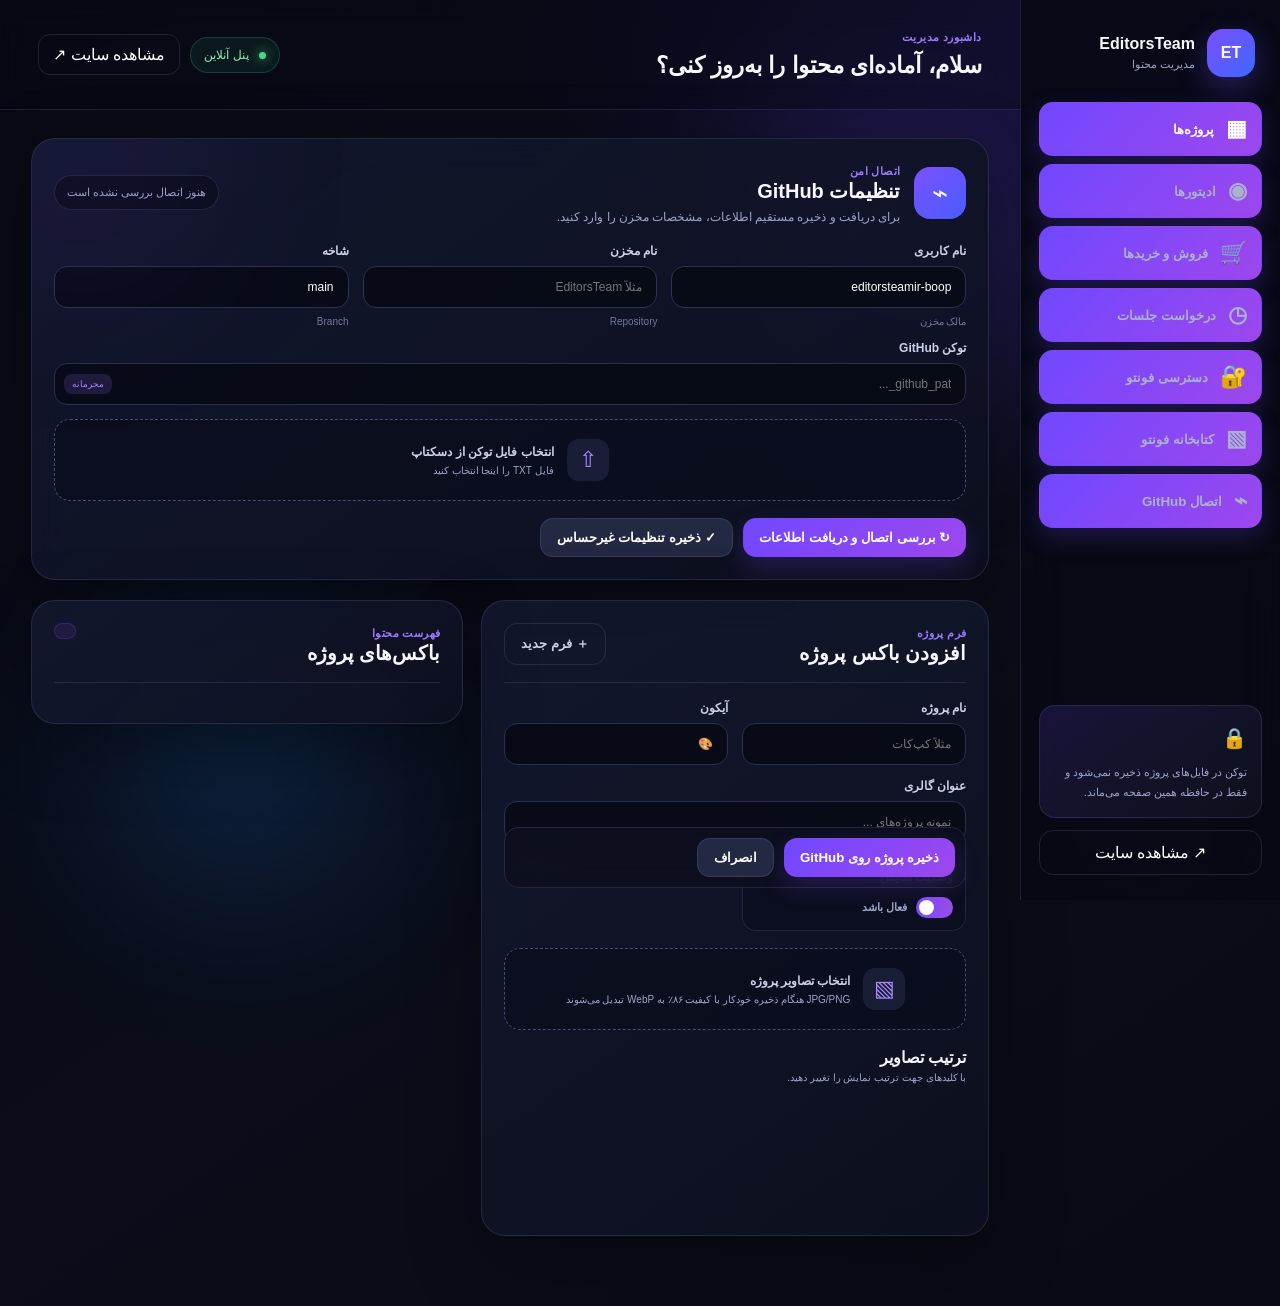
==== commit f762e05d: "feat(meetings): add requests management tab" ====
--- a/admin.html
+++ b/admin.html
@@ -9,6 +9,7 @@
     <link rel="stylesheet" href="./assets/css/admin.css?v=17.1.0" />
     <link rel="stylesheet" href="./assets/css/fonto-library-admin.css?v=1.0.0" />
     <link rel="stylesheet" href="./assets/css/admin-layout-fix.css?v=1.0.0" />
+    <link rel="stylesheet" href="./assets/css/meetings-admin.css?v=1.0.0" />
   </head>
   <body>
     <div class="ambient ambient-one"></div>
@@ -28,6 +29,9 @@
           </button>
           <button data-tab-link="salesTab">
             <span>🛒</span><b>فروش و خریدها</b>
+          </button>
+          <button data-tab-link="meetingsTab">
+            <span>◷</span><b>درخواست جلسات</b>
           </button>
           <button data-tab-link="fontoAccessTab">
             <span>🔐</span><b>دسترسی فونتو</b>
@@ -139,6 +143,12 @@
                 <b>فروش و خریدها</b><small>قیمت، لینک آموزش و تراکنش‌ها</small>
               </div>
             </button>
+            <button data-tab="meetingsTab">
+              <span>◷</span>
+              <div>
+                <b>درخواست جلسات</b><small>مشاهده و پیگیری متقاضیان</small>
+              </div>
+            </button>
             <button data-tab="fontoAccessTab">
               <span>🔐</span>
               <div>
@@ -455,6 +465,39 @@
                     ></div>
                   </div>
                 </div>
+              </div>
+            </div>
+          </section>
+          <section id="meetingsTab" class="tab-panel">
+            <div class="panel requests-panel">
+              <div class="panel-title">
+                <div>
+                  <span class="section-kicker">درخواست‌های ثبت‌شده</span>
+                  <h2>مدیریت جلسات</h2>
+                  <p>اطلاعات متقاضیان را مشاهده کنید و وضعیت پیگیری هر درخواست را ثبت کنید.</p>
+                </div>
+                <span id="meetingRequestCount" class="count-badge">۰ درخواست</span>
+              </div>
+              <div id="meetingsAuthBox" class="requests-auth-box">
+                <div><b>ورود مدیر Supabase</b><p>برای مشاهده اطلاعات تماس متقاضیان وارد حساب مدیر شوید.</p></div>
+                <form id="meetingsAdminLoginForm" class="requests-auth-form" autocomplete="off">
+                  <input id="meetingsAdminEmail" type="email" autocomplete="username" placeholder="ایمیل مدیر" required />
+                  <input id="meetingsAdminPassword" type="password" autocomplete="off" placeholder="رمز عبور" required />
+                  <button type="submit">ورود به مدیریت جلسات</button>
+                </form>
+              </div>
+              <div id="meetingsWorkspace" hidden>
+                <div class="meeting-admin-summary">
+                  <div><b id="meetingPendingStat">۰</b><span>منتظر بررسی</span></div>
+                  <div><b id="meetingContactedStat">۰</b><span>تماس گرفته‌شده</span></div>
+                  <div><b id="meetingTotalStat">۰</b><span>کل درخواست‌ها</span></div>
+                </div>
+                <div class="sales-toolbar">
+                  <button id="meetingsReloadBtn" type="button" class="secondary">↻ به‌روزرسانی</button>
+                  <button id="meetingsLogoutBtn" type="button" class="danger">خروج مدیر</button>
+                </div>
+                <div id="meetingsAdminStatus" class="requests-status">در حال دریافت درخواست‌ها…</div>
+                <div id="meetingRequestsList" class="meeting-request-list"></div>
               </div>
             </div>
           </section>
@@ -589,10 +632,11 @@
       </div>
     </div>
     <div id="toast" class="toast"></div>
-    <script src="./assets/js/github-admin.js?v=16.1.0"></script>
+    <script src="./assets/js/github-admin-v16.3.js"></script>
     <script src="./assets/js/sales-admin.js?v=1.1.0"></script>
+    <script src="./assets/js/meetings-admin.js?v=1.0.0"></script>
     <script src="./assets/js/fonto-access-admin.js?v=1.0.0"></script>
-    <script src="./assets/js/fonto-library-admin.js?v=1.0.0"></script>
+    <script src="./assets/js/fonto-library-admin-v1.2.js"></script>
     <script>
       document
         .querySelectorAll("[data-tab-link]")
--- a/assets/css/meetings-admin.css
+++ b/assets/css/meetings-admin.css
@@ -0,0 +1,10 @@
+.meeting-admin-summary{display:grid;grid-template-columns:repeat(3,1fr);gap:12px;margin:18px 0}
+.meeting-admin-summary div{padding:16px;border:1px solid rgba(255,255,255,.09);border-radius:16px;background:rgba(255,255,255,.035)}
+.meeting-admin-summary b{display:block;font-size:24px;color:#f0c75e}.meeting-admin-summary span{color:#9ca3b5;font-size:12px}
+.meeting-request-list{display:grid;gap:12px;margin-top:16px}
+.meeting-request-card{display:grid;grid-template-columns:1fr auto;gap:14px;padding:16px;border:1px solid rgba(255,255,255,.09);border-radius:16px;background:#10131d}
+.meeting-request-card h3{margin:0 0 7px}.meeting-request-card p{margin:0;color:#aeb4c5;line-height:1.9;font-size:13px}
+.meeting-request-actions{display:flex;align-items:center;gap:8px;flex-wrap:wrap}
+.meeting-request-actions select{min-width:135px;padding:9px;border-radius:10px;color:#fff;background:#171b27;border:1px solid rgba(255,255,255,.13)}
+.meeting-request-actions button{padding:9px 12px}.meeting-request-actions .danger{background:#3a1820;color:#ffb1b8}
+@media(max-width:700px){.meeting-admin-summary{grid-template-columns:1fr}.meeting-request-card{grid-template-columns:1fr}.meeting-request-actions{justify-content:flex-start}}
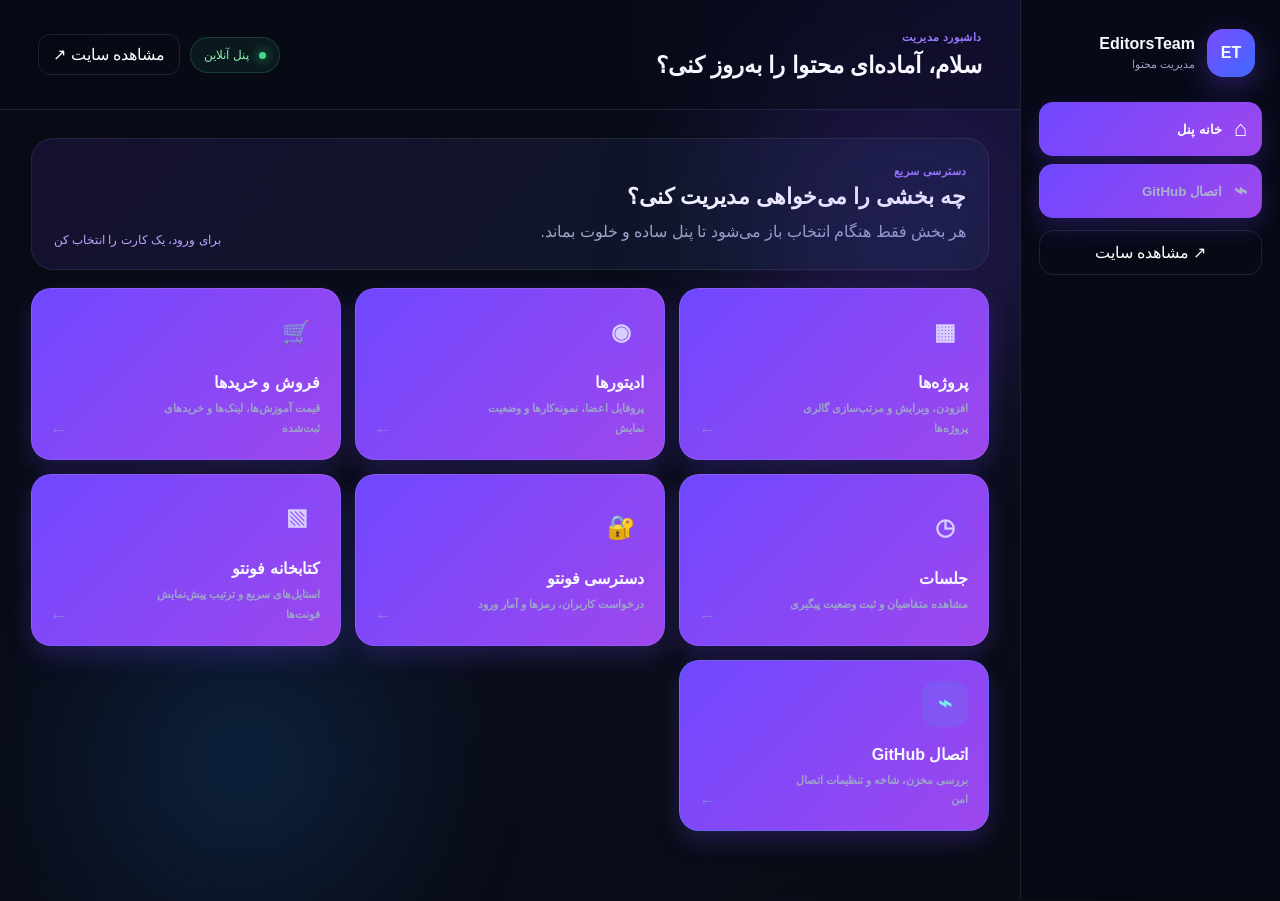
==== commit 57f8d5c2: "feat(admin): simplify panel with card-based home" ====
--- a/admin.html
+++ b/admin.html
@@ -10,6 +10,7 @@
     <link rel="stylesheet" href="./assets/css/fonto-library-admin.css?v=1.0.0" />
     <link rel="stylesheet" href="./assets/css/admin-layout-fix.css?v=1.0.0" />
     <link rel="stylesheet" href="./assets/css/meetings-admin.css?v=1.0.0" />
+    <link rel="stylesheet" href="./assets/css/admin-dashboard.css?v=1.0.0" />
   </head>
   <body>
     <div class="ambient ambient-one"></div>
@@ -20,36 +21,14 @@
           <div class="brand-mark">ET</div>
           <div><strong>EditorsTeam</strong><span>مدیریت محتوا</span></div>
         </div>
-        <nav class="side-nav">
-          <button class="active" data-tab-link="projectsTab">
-            <span>▦</span><b>پروژه‌ها</b>
+        <nav class="side-nav" aria-label="میانبرهای پنل">
+          <button class="active" type="button" data-admin-home>
+            <span>⌂</span><b>خانه پنل</b>
           </button>
-          <button data-tab-link="editorsTab">
-            <span>◉</span><b>ادیتورها</b>
-          </button>
-          <button data-tab-link="salesTab">
-            <span>🛒</span><b>فروش و خریدها</b>
-          </button>
-          <button data-tab-link="meetingsTab">
-            <span>◷</span><b>درخواست جلسات</b>
-          </button>
-          <button data-tab-link="fontoAccessTab">
-            <span>🔐</span><b>دسترسی فونتو</b>
-          </button>
-          <button data-tab-link="fontoLibraryTab">
-            <span>▧</span><b>کتابخانه فونتو</b>
-          </button>
-          <button data-scroll="githubPanel">
+          <button type="button" data-open-connection>
             <span>⌁</span><b>اتصال GitHub</b>
           </button>
         </nav>
-        <div class="sidebar-tip">
-          <span>🔒</span>
-          <p>
-            توکن در فایل‌های پروژه ذخیره نمی‌شود و فقط در حافظه همین صفحه
-            می‌ماند.
-          </p>
-        </div>
         <a class="view-site" href="./index.html"><span>↗</span> مشاهده سایت</a>
       </aside>
       <div class="workspace">
@@ -64,7 +43,44 @@
           </div>
         </header>
         <main class="admin-shell">
-          <section id="githubPanel" class="panel github-panel featured-panel">
+          <section id="adminHome" class="admin-home">
+            <div class="admin-home-hero">
+              <div>
+                <span class="section-kicker">دسترسی سریع</span>
+                <h2>چه بخشی را می‌خواهی مدیریت کنی؟</h2>
+                <p>هر بخش فقط هنگام انتخاب باز می‌شود تا پنل ساده و خلوت بماند.</p>
+              </div>
+              <span class="admin-home-hint">برای ورود، یک کارت را انتخاب کن</span>
+            </div>
+            <div class="admin-card-grid">
+              <button class="admin-home-card" type="button" data-open-tab="projectsTab" data-title="مدیریت پروژه‌ها">
+                <span class="admin-home-card-icon">▦</span><b>پروژه‌ها</b><small>افزودن، ویرایش و مرتب‌سازی گالری پروژه‌ها</small><span class="card-arrow">←</span>
+              </button>
+              <button class="admin-home-card" type="button" data-open-tab="editorsTab" data-title="مدیریت ادیتورها">
+                <span class="admin-home-card-icon">◉</span><b>ادیتورها</b><small>پروفایل اعضا، نمونه‌کارها و وضعیت نمایش</small><span class="card-arrow">←</span>
+              </button>
+              <button class="admin-home-card" type="button" data-open-tab="salesTab" data-title="فروش و خریدها">
+                <span class="admin-home-card-icon">🛒</span><b>فروش و خریدها</b><small>قیمت آموزش‌ها، لینک‌ها و خریدهای ثبت‌شده</small><span class="card-arrow">←</span>
+              </button>
+              <button class="admin-home-card" type="button" data-open-tab="meetingsTab" data-title="درخواست جلسات">
+                <span class="admin-home-card-icon">◷</span><b>جلسات</b><small>مشاهده متقاضیان و ثبت وضعیت پیگیری</small><span class="card-arrow">←</span>
+              </button>
+              <button class="admin-home-card" type="button" data-open-tab="fontoAccessTab" data-title="دسترسی فونتو">
+                <span class="admin-home-card-icon">🔐</span><b>دسترسی فونتو</b><small>درخواست کاربران، رمزها و آمار ورود</small><span class="card-arrow">←</span>
+              </button>
+              <button class="admin-home-card" type="button" data-open-tab="fontoLibraryTab" data-title="کتابخانه فونتو">
+                <span class="admin-home-card-icon">▧</span><b>کتابخانه فونتو</b><small>استایل‌های سریع و ترتیب پیش‌نمایش فونت‌ها</small><span class="card-arrow">←</span>
+              </button>
+              <button class="admin-home-card connection-card" type="button" data-open-connection data-title="تنظیمات GitHub">
+                <span class="admin-home-card-icon">⌁</span><b>اتصال GitHub</b><small>بررسی مخزن، شاخه و تنظیمات اتصال امن</small><span class="card-arrow">←</span>
+              </button>
+            </div>
+          </section>
+          <div id="adminDetailNav" class="admin-detail-nav" hidden>
+            <button id="adminBackHome" type="button" class="secondary">→ بازگشت به خانه</button>
+            <div class="admin-detail-title"><span>بخش فعال</span><b id="adminDetailTitle">مدیریت</b></div>
+          </div>
+          <section id="githubPanel" class="panel github-panel featured-panel admin-detail-view" hidden>
             <div class="panel-head">
               <div class="panel-icon github-icon">⌁</div>
               <div>
@@ -162,7 +178,7 @@
               </div>
             </button>
           </nav>
-          <section id="projectsTab" class="tab-panel active">
+          <section id="projectsTab" class="tab-panel">
             <div class="content-grid">
               <div class="panel form-panel">
                 <div class="panel-title">
@@ -487,6 +503,15 @@
                 </form>
               </div>
               <div id="meetingsWorkspace" hidden>
+                <div class="meeting-copy-editor">
+                  <div>
+                    <span class="section-kicker">متن فرم جلسات</span>
+                    <h3>ویرایش توضیح بالای فرم</h3>
+                    <p>این متن بلافاصله پس از ذخیره برای کاربران سایت نمایش داده می‌شود.</p>
+                  </div>
+                  <textarea id="meetingIntroInput" rows="3" maxlength="500" aria-label="متن توضیح فرم جلسات"></textarea>
+                  <button id="meetingIntroSaveBtn" type="button">ذخیره متن فرم</button>
+                </div>
                 <div class="meeting-admin-summary">
                   <div><b id="meetingPendingStat">۰</b><span>منتظر بررسی</span></div>
                   <div><b id="meetingContactedStat">۰</b><span>تماس گرفته‌شده</span></div>
@@ -638,35 +663,55 @@
     <script src="./assets/js/fonto-access-admin.js?v=1.0.0"></script>
     <script src="./assets/js/fonto-library-admin-v1.2.js"></script>
     <script>
-      document
-        .querySelectorAll("[data-tab-link]")
-        .forEach((btn) =>
-          btn.addEventListener("click", () =>
-            document
-              .querySelector(
-                '.admin-tabs button[data-tab="' + btn.dataset.tabLink + '"]',
-              )
-              .click(),
-          ),
+      (() => {
+        const home = document.getElementById("adminHome");
+        const detailNav = document.getElementById("adminDetailNav");
+        const detailTitle = document.getElementById("adminDetailTitle");
+        const githubPanel = document.getElementById("githubPanel");
+        const panels = [...document.querySelectorAll(".tab-panel")];
+        const hiddenTabs = document.querySelector(".admin-tabs");
+
+        function showHome() {
+          home.hidden = false;
+          detailNav.hidden = true;
+          githubPanel.hidden = true;
+          panels.forEach((panel) => panel.classList.remove("active"));
+          document.querySelectorAll("[data-admin-home]").forEach((button) => button.classList.add("active"));
+          document.querySelectorAll("[data-open-connection]").forEach((button) => button.classList.remove("active"));
+          window.scrollTo({ top: 0, behavior: "smooth" });
+        }
+
+        function showTab(tabId, title) {
+          home.hidden = true;
+          detailNav.hidden = false;
+          githubPanel.hidden = true;
+          detailTitle.textContent = title || "مدیریت";
+          const routeButton = hiddenTabs?.querySelector('[data-tab="' + tabId + '"]');
+          if (routeButton) routeButton.click();
+          else panels.forEach((panel) => panel.classList.toggle("active", panel.id === tabId));
+          document.querySelectorAll("[data-admin-home],[data-open-connection]").forEach((button) => button.classList.remove("active"));
+          window.scrollTo({ top: 0, behavior: "smooth" });
+        }
+
+        function showConnection() {
+          home.hidden = true;
+          detailNav.hidden = false;
+          detailTitle.textContent = "تنظیمات GitHub";
+          panels.forEach((panel) => panel.classList.remove("active"));
+          githubPanel.hidden = false;
+          document.querySelectorAll("[data-admin-home]").forEach((button) => button.classList.remove("active"));
+          document.querySelectorAll("[data-open-connection]").forEach((button) => button.classList.add("active"));
+          window.scrollTo({ top: 0, behavior: "smooth" });
+        }
+
+        document.querySelectorAll("[data-open-tab]").forEach((card) =>
+          card.addEventListener("click", () => showTab(card.dataset.openTab, card.dataset.title)),
         );
-      document
-        .querySelectorAll("[data-scroll]")
-        .forEach((btn) =>
-          btn.addEventListener("click", () =>
-            document
-              .getElementById(btn.dataset.scroll)
-              .scrollIntoView({ behavior: "smooth" }),
-          ),
-        );
-      document.querySelector(".admin-tabs").addEventListener("click", (e) => {
-        const b = e.target.closest("[data-tab]");
-        if (!b) return;
-        document
-          .querySelectorAll("[data-tab-link]")
-          .forEach((x) =>
-            x.classList.toggle("active", x.dataset.tabLink === b.dataset.tab),
-          );
-      });
+        document.querySelectorAll("[data-admin-home]").forEach((button) => button.addEventListener("click", showHome));
+        document.querySelectorAll("[data-open-connection]").forEach((button) => button.addEventListener("click", showConnection));
+        document.getElementById("adminBackHome").addEventListener("click", showHome);
+        showHome();
+      })();
     </script>
   </body>
 </html>
--- a/assets/css/meetings-admin.css
+++ b/assets/css/meetings-admin.css
@@ -7,4 +7,10 @@
 .meeting-request-actions{display:flex;align-items:center;gap:8px;flex-wrap:wrap}
 .meeting-request-actions select{min-width:135px;padding:9px;border-radius:10px;color:#fff;background:#171b27;border:1px solid rgba(255,255,255,.13)}
 .meeting-request-actions button{padding:9px 12px}.meeting-request-actions .danger{background:#3a1820;color:#ffb1b8}
-@media(max-width:700px){.meeting-admin-summary{grid-template-columns:1fr}.meeting-request-card{grid-template-columns:1fr}.meeting-request-actions{justify-content:flex-start}}+@media(max-width:700px){.meeting-admin-summary{grid-template-columns:1fr}.meeting-request-card{grid-template-columns:1fr}.meeting-request-actions{justify-content:flex-start}}
+.meeting-copy-editor{display:grid;grid-template-columns:1fr auto;gap:12px;align-items:end;margin:18px 0;padding:16px;border:1px solid rgba(240,199,94,.22);border-radius:16px;background:rgba(240,199,94,.045)}
+.meeting-copy-editor>div{grid-column:1/-1}.meeting-copy-editor h3{margin:4px 0}.meeting-copy-editor p{margin:0;color:#aeb4c5;font-size:12px}
+.meeting-copy-editor textarea{width:100%;box-sizing:border-box;resize:vertical;min-height:82px;padding:12px;border:1px solid rgba(255,255,255,.12);border-radius:12px;color:#fff;background:#0c0f18;font:inherit;line-height:1.9}
+.meeting-copy-editor textarea:focus{outline:0;border-color:#f0c75e;box-shadow:0 0 0 3px rgba(240,199,94,.1)}
+.meeting-copy-editor button{min-height:46px;padding:0 18px}
+@media(max-width:700px){.meeting-copy-editor{grid-template-columns:1fr}.meeting-copy-editor button{width:100%}}
--- a/assets/css/admin-dashboard.css
+++ b/assets/css/admin-dashboard.css
@@ -0,0 +1,144 @@
+.admin-home{
+  display:block;
+}
+.admin-home[hidden],
+.admin-detail-nav[hidden],
+.admin-detail-view[hidden]{
+  display:none!important;
+}
+.admin-home-hero{
+  display:flex;
+  align-items:flex-end;
+  justify-content:space-between;
+  gap:18px;
+  margin-bottom:18px;
+  padding:22px;
+  border:1px solid rgba(255,255,255,.08);
+  border-radius:22px;
+  background:linear-gradient(135deg,rgba(124,77,255,.12),rgba(33,207,233,.05));
+}
+.admin-home-hero h2{margin:5px 0 7px;font-size:22px}
+.admin-home-hero p{margin:0;color:var(--muted);line-height:1.9}
+.admin-home-hint{white-space:nowrap;color:#b7a8ff;font-size:12px}
+.admin-card-grid{
+  display:grid;
+  grid-template-columns:repeat(3,minmax(0,1fr));
+  gap:14px;
+}
+.admin-home-card{
+  position:relative;
+  min-height:168px;
+  padding:20px;
+  text-align:right;
+  color:inherit;
+  border:1px solid rgba(255,255,255,.09);
+  border-radius:20px;
+  background:linear-gradient(145deg,#101426,#0b0e1a);
+  box-shadow:0 14px 35px rgba(0,0,0,.15);
+  cursor:pointer;
+  transition:transform .18s ease,border-color .18s ease,background .18s ease;
+}
+.admin-home-card:hover{
+  transform:translateY(-3px);
+  border-color:rgba(169,144,255,.48);
+  background:linear-gradient(145deg,#151a31,#0d1120);
+}
+.admin-home-card:focus-visible{outline:3px solid rgba(33,207,233,.28);outline-offset:3px}
+.admin-home-card-icon{
+  display:grid;
+  place-items:center;
+  width:46px;
+  height:46px;
+  margin-bottom:18px;
+  border-radius:14px;
+  color:#d8ceff;
+  font-size:23px;
+  background:rgba(124,77,255,.14);
+}
+.admin-home-card b{display:block;margin-bottom:7px;font-size:16px}
+.admin-home-card small{display:block;max-width:30ch;color:var(--muted);font-size:11px;line-height:1.8}
+.admin-home-card .card-arrow{
+  position:absolute;
+  left:18px;
+  bottom:18px;
+  color:#8d7ee0;
+  font-size:18px;
+}
+.admin-home-card.connection-card{border-color:rgba(33,207,233,.2)}
+.admin-home-card.connection-card .admin-home-card-icon{color:#79e9f8;background:rgba(33,207,233,.1)}
+.admin-detail-nav{
+  position:sticky;
+  top:14px;
+  z-index:30;
+  display:flex;
+  align-items:center;
+  justify-content:space-between;
+  gap:12px;
+  margin-bottom:14px;
+  padding:10px 12px;
+  border:1px solid rgba(255,255,255,.09);
+  border-radius:16px;
+  background:rgba(9,11,20,.9);
+  backdrop-filter:blur(16px);
+}
+.admin-detail-nav button{min-height:42px;padding:0 15px}
+.admin-detail-title{min-width:0}
+.admin-detail-title span{display:block;color:var(--muted);font-size:10px}
+.admin-detail-title b{display:block;margin-top:3px;white-space:nowrap;overflow:hidden;text-overflow:ellipsis}
+.sidebar .side-nav{display:grid!important;grid-template-columns:1fr!important}
+.sidebar .side-nav button{display:flex!important}
+.sidebar-tip{display:none}
+.tab-panel{display:none}
+.tab-panel.active{display:block}
+.github-panel.admin-detail-view{margin-top:0}
+@media(max-width:1050px){
+  .admin-card-grid{grid-template-columns:repeat(2,minmax(0,1fr))}
+}
+@media(max-width:760px){
+  .sidebar{
+    position:sticky;
+    display:flex;
+    align-items:center;
+    gap:8px;
+    min-height:62px;
+    padding:7px 10px;
+  }
+  .sidebar .brand{margin:0 auto 0 0}
+  .sidebar .brand>div:last-child{display:none}
+  .sidebar .side-nav{
+    display:flex!important;
+    grid-template-columns:none!important;
+    width:auto;
+  }
+  .sidebar .side-nav button{
+    display:grid!important;
+    width:46px;
+    height:46px;
+    padding:0!important;
+    place-items:center;
+  }
+  .sidebar .side-nav button b{display:none}
+  .sidebar .view-site{
+    width:46px;
+    height:46px;
+    margin:0;
+    padding:0;
+    justify-content:center;
+    font-size:0;
+  }
+  .sidebar .view-site span{font-size:18px}
+  .topbar{display:none}
+  .admin-shell{margin-top:12px}
+  .admin-home-hero{align-items:flex-start;padding:18px}
+  .admin-home-hint{display:none}
+  .admin-card-grid{grid-template-columns:1fr 1fr;gap:10px}
+  .admin-home-card{min-height:148px;padding:16px}
+  .admin-home-card-icon{width:40px;height:40px;margin-bottom:14px}
+  .admin-home-card .card-arrow{left:14px;bottom:14px}
+  .admin-detail-nav{top:68px}
+}
+@media(max-width:470px){
+  .admin-card-grid{grid-template-columns:1fr}
+  .admin-home-card{min-height:132px}
+  .admin-home-hero h2{font-size:19px}
+}
